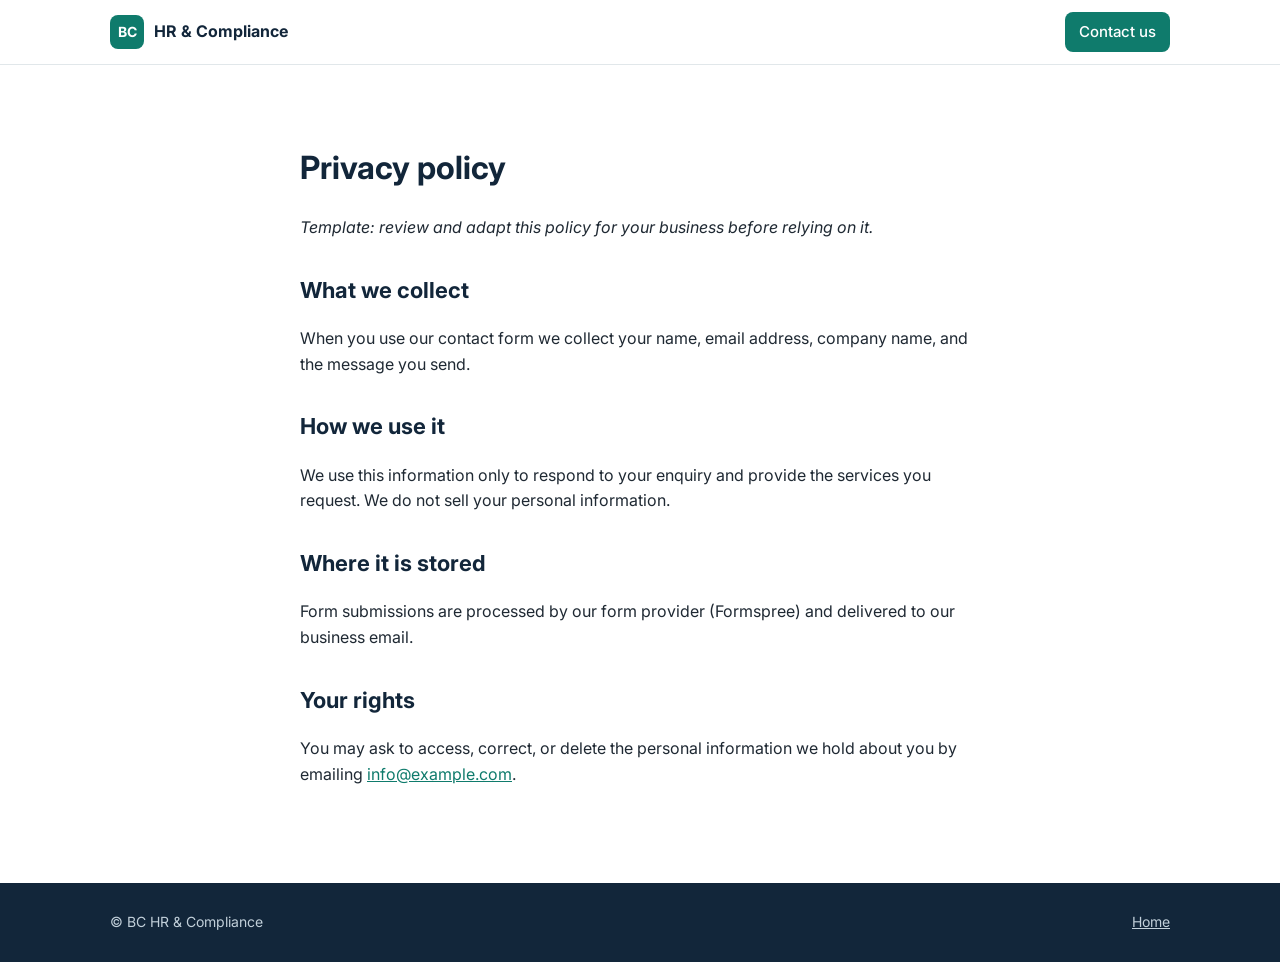
==== privacy.html @ 8edd425d "Initial BC HR & Compliance website Co-Authored-By: Claude Opus 5.5 <noreply@anthropic.com> Claude-Se" ====
<!doctype html>
<html lang="en">
<head>
  <meta charset="utf-8">
  <meta name="viewport" content="width=device-width, initial-scale=1">
  <title>Privacy Policy · BC HR &amp; Compliance</title>
  <link rel="icon" href="favicon.svg" type="image/svg+xml">
  <link href="https://fonts.googleapis.com/css2?family=Inter:wght@400;500;600;700&display=swap" rel="stylesheet">
  <link rel="stylesheet" href="styles.css">
</head>
<body>
  <header class="nav">
    <div class="wrap nav-inner">
      <a href="index.html" class="brand"><span class="logo">BC</span> HR &amp; Compliance</a>
      <nav><a href="index.html#contact" class="btn btn-sm">Contact us</a></nav>
    </div>
  </header>
  <main class="legal">
    <div class="wrap narrow">
      <h1>Privacy policy</h1>
      <p><em>Template: review and adapt this policy for your business before relying on it.</em></p>
      <h2>What we collect</h2>
      <p>When you use our contact form we collect your name, email address, company name, and the message you send.</p>
      <h2>How we use it</h2>
      <p>We use this information only to respond to your enquiry and provide the services you request. We do not sell your personal information.</p>
      <h2>Where it is stored</h2>
      <p>Form submissions are processed by our form provider (Formspree) and delivered to our business email.</p>
      <h2>Your rights</h2>
      <p>You may ask to access, correct, or delete the personal information we hold about you by emailing <a href="mailto:info@example.com">info@example.com</a>.</p>
    </div>
  </main>
  <footer class="footer">
    <div class="wrap footer-inner"><span>© BC HR &amp; Compliance</span><a href="index.html">Home</a></div>
  </footer>
</body>
</html>
---- styles.css ----
:root {
  --navy: #12263a;
  --teal: #0f7b6c;
  --teal-dark: #0b5e53;
  --ink: #1f2933;
  --muted: #52606d;
  --bg: #ffffff;
  --bg-alt: #f4f7f6;
  --line: #e1e7ea;
  --radius: 12px;
}

* { box-sizing: border-box; }
html { scroll-behavior: smooth; }
body {
  margin: 0;
  font-family: Inter, system-ui, -apple-system, Segoe UI, Roboto, sans-serif;
  color: var(--ink);
  background: var(--bg);
  line-height: 1.6;
}
a { color: var(--teal); }
.wrap { max-width: 1100px; margin: 0 auto; padding: 0 20px; }
.narrow { max-width: 720px; }

/* Nav */
.nav { position: sticky; top: 0; z-index: 10; background: rgba(255,255,255,.95); border-bottom: 1px solid var(--line); backdrop-filter: blur(6px); }
.nav-inner { display: flex; align-items: center; justify-content: space-between; height: 64px; gap: 16px; }
.brand { display: flex; align-items: center; gap: 10px; font-weight: 700; color: var(--navy); text-decoration: none; white-space: nowrap; }
.logo { display: inline-grid; place-items: center; width: 34px; height: 34px; border-radius: 8px; background: var(--teal); color: #fff; font-size: 14px; }
.nav nav { display: flex; align-items: center; gap: 22px; }
.nav nav a { color: var(--ink); text-decoration: none; font-weight: 500; font-size: 15px; }
.nav nav a.btn { color: #fff; }

/* Buttons */
.btn { display: inline-block; background: var(--teal); color: #fff; padding: 12px 22px; border-radius: 8px; border: 0; font: inherit; font-weight: 600; text-decoration: none; cursor: pointer; }
.btn:hover { background: var(--teal-dark); }
.btn-sm { padding: 8px 14px; }
.btn-ghost { background: transparent; color: #fff; border: 1px solid rgba(255,255,255,.5); }
.btn-ghost:hover { background: rgba(255,255,255,.1); }

/* Hero */
.hero { background: linear-gradient(135deg, var(--navy), #1c3f5a); color: #fff; padding: 96px 0 104px; }
.eyebrow { text-transform: uppercase; letter-spacing: .08em; font-size: 13px; color: #9fd8cf; margin: 0 0 12px; }
.hero h1 { font-size: clamp(32px, 5vw, 52px); line-height: 1.15; margin: 0 0 20px; max-width: 760px; }
.lead { font-size: 19px; color: #d6e2ea; max-width: 640px; margin: 0 0 32px; }
.cta-row { display: flex; gap: 12px; flex-wrap: wrap; }

/* Sections */
.section { padding: 80px 0; }
.section.alt { background: var(--bg-alt); }
.section h2 { font-size: 32px; color: var(--navy); margin: 0 0 8px; }
.section-lead { color: var(--muted); margin: 0 0 36px; }

.grid { display: grid; grid-template-columns: repeat(auto-fit, minmax(280px, 1fr)); gap: 20px; }
.card { background: #fff; border: 1px solid var(--line); border-radius: var(--radius); padding: 26px; }
.card h3 { margin: 0 0 8px; color: var(--navy); font-size: 19px; }
.card p { margin: 0; color: var(--muted); }

.steps { list-style: none; counter-reset: s; padding: 0; margin: 32px 0 0; display: grid; grid-template-columns: repeat(auto-fit, minmax(220px, 1fr)); gap: 20px; }
.steps li { counter-increment: s; background: #fff; border-radius: var(--radius); padding: 24px; border: 1px solid var(--line); }
.steps li::before { content: counter(s); display: inline-grid; place-items: center; width: 32px; height: 32px; border-radius: 50%; background: var(--teal); color: #fff; font-weight: 700; margin-bottom: 12px; }
.steps strong { display: block; color: var(--navy); margin-bottom: 4px; }
.steps span { color: var(--muted); }

details { border-bottom: 1px solid var(--line); padding: 18px 0; }
summary { cursor: pointer; font-weight: 600; color: var(--navy); }
details p { color: var(--muted); margin: 10px 0 0; }

/* Form */
.contact { display: grid; gap: 16px; }
.contact label { display: grid; gap: 6px; font-weight: 500; font-size: 15px; }
.contact input, .contact textarea { font: inherit; padding: 12px 14px; border: 1px solid #cbd2d9; border-radius: 8px; background: #fff; }
.contact input:focus, .contact textarea:focus { outline: 2px solid var(--teal); border-color: transparent; }
.contact .btn { justify-self: start; }
.small { font-size: 14px; color: var(--muted); }

/* Footer */
.footer { background: var(--navy); color: #c2d0da; padding: 28px 0; font-size: 14px; }
.footer-inner { display: flex; justify-content: space-between; flex-wrap: wrap; gap: 12px; }
.footer a { color: #c2d0da; }

/* Legal page */
.legal { padding: 56px 0 80px; }
.legal h1 { color: var(--navy); }
.legal h2 { color: var(--navy); font-size: 22px; margin-top: 32px; }

@media (max-width: 720px) {
  .nav nav a:not(.btn) { display: none; }
  .hero { padding: 64px 0 72px; }
  .section { padding: 56px 0; }
}
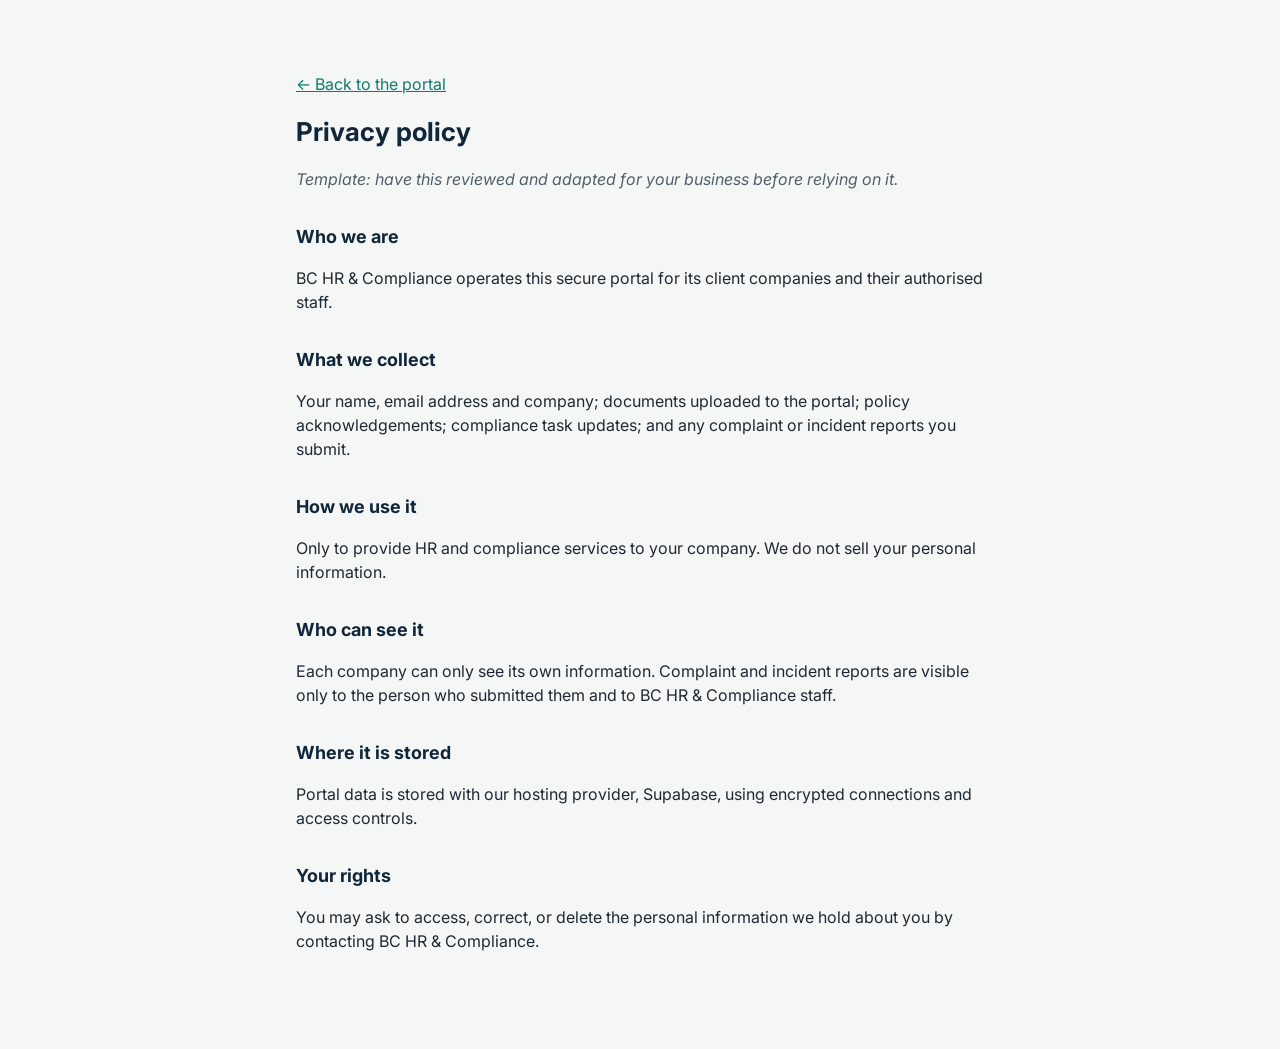
==== commit cc7f8e72: "Turn the site into a client portal with Supabase logins Adds sign-in, documents, policy sign-off, co" ====
--- a/privacy.html
+++ b/privacy.html
@@ -9,28 +9,22 @@
   <link rel="stylesheet" href="styles.css">
 </head>
 <body>
-  <header class="nav">
-    <div class="wrap nav-inner">
-      <a href="index.html" class="brand"><span class="logo">BC</span> HR &amp; Compliance</a>
-      <nav><a href="index.html#contact" class="btn btn-sm">Contact us</a></nav>
-    </div>
-  </header>
   <main class="legal">
-    <div class="wrap narrow">
-      <h1>Privacy policy</h1>
-      <p><em>Template: review and adapt this policy for your business before relying on it.</em></p>
-      <h2>What we collect</h2>
-      <p>When you use our contact form we collect your name, email address, company name, and the message you send.</p>
-      <h2>How we use it</h2>
-      <p>We use this information only to respond to your enquiry and provide the services you request. We do not sell your personal information.</p>
-      <h2>Where it is stored</h2>
-      <p>Form submissions are processed by our form provider (Formspree) and delivered to our business email.</p>
-      <h2>Your rights</h2>
-      <p>You may ask to access, correct, or delete the personal information we hold about you by emailing <a href="mailto:info@example.com">info@example.com</a>.</p>
-    </div>
+    <p><a href="index.html">← Back to the portal</a></p>
+    <h1>Privacy policy</h1>
+    <p class="muted"><em>Template: have this reviewed and adapted for your business before relying on it.</em></p>
+    <h2>Who we are</h2>
+    <p>BC HR &amp; Compliance operates this secure portal for its client companies and their authorised staff.</p>
+    <h2>What we collect</h2>
+    <p>Your name, email address and company; documents uploaded to the portal; policy acknowledgements; compliance task updates; and any complaint or incident reports you submit.</p>
+    <h2>How we use it</h2>
+    <p>Only to provide HR and compliance services to your company. We do not sell your personal information.</p>
+    <h2>Who can see it</h2>
+    <p>Each company can only see its own information. Complaint and incident reports are visible only to the person who submitted them and to BC HR &amp; Compliance staff.</p>
+    <h2>Where it is stored</h2>
+    <p>Portal data is stored with our hosting provider, Supabase, using encrypted connections and access controls.</p>
+    <h2>Your rights</h2>
+    <p>You may ask to access, correct, or delete the personal information we hold about you by contacting BC HR &amp; Compliance.</p>
   </main>
-  <footer class="footer">
-    <div class="wrap footer-inner"><span>© BC HR &amp; Compliance</span><a href="index.html">Home</a></div>
-  </footer>
 </body>
 </html>
--- a/styles.css
+++ b/styles.css
@@ -4,89 +4,154 @@
   --teal-dark: #0b5e53;
   --ink: #1f2933;
   --muted: #52606d;
-  --bg: #ffffff;
-  --bg-alt: #f4f7f6;
+  --bg: #f4f7f6;
+  --card: #ffffff;
   --line: #e1e7ea;
+  --danger: #b42318;
+  --danger-bg: #fdecea;
+  --warn: #9a5b00;
+  --warn-bg: #fff4e0;
+  --ok: #0b6b3a;
+  --ok-bg: #e5f6ec;
+  --info: #1d4f91;
+  --info-bg: #e7f0fb;
   --radius: 12px;
 }
 
 * { box-sizing: border-box; }
-html { scroll-behavior: smooth; }
 body {
   margin: 0;
   font-family: Inter, system-ui, -apple-system, Segoe UI, Roboto, sans-serif;
   color: var(--ink);
   background: var(--bg);
-  line-height: 1.6;
+  line-height: 1.5;
 }
 a { color: var(--teal); }
-.wrap { max-width: 1100px; margin: 0 auto; padding: 0 20px; }
-.narrow { max-width: 720px; }
+h1, h2 { color: var(--navy); }
+h1 { font-size: 26px; margin: 0 0 4px; }
+h2 { font-size: 18px; margin: 0 0 14px; }
+code { background: var(--bg); padding: 1px 6px; border-radius: 4px; }
+.muted { color: var(--muted); }
+.small { font-size: 13px; }
+.loading { padding: 40px; text-align: center; color: var(--muted); }
 
-/* Nav */
-.nav { position: sticky; top: 0; z-index: 10; background: rgba(255,255,255,.95); border-bottom: 1px solid var(--line); backdrop-filter: blur(6px); }
-.nav-inner { display: flex; align-items: center; justify-content: space-between; height: 64px; gap: 16px; }
-.brand { display: flex; align-items: center; gap: 10px; font-weight: 700; color: var(--navy); text-decoration: none; white-space: nowrap; }
-.logo { display: inline-grid; place-items: center; width: 34px; height: 34px; border-radius: 8px; background: var(--teal); color: #fff; font-size: 14px; }
-.nav nav { display: flex; align-items: center; gap: 22px; }
-.nav nav a { color: var(--ink); text-decoration: none; font-weight: 500; font-size: 15px; }
-.nav nav a.btn { color: #fff; }
+/* Brand */
+.brand { display: flex; align-items: center; gap: 10px; font-weight: 700; color: var(--navy); }
+.logo { display: inline-grid; place-items: center; width: 34px; height: 34px; border-radius: 8px; background: var(--teal); color: #fff; font-size: 14px; flex: none; }
 
-/* Buttons */
-.btn { display: inline-block; background: var(--teal); color: #fff; padding: 12px 22px; border-radius: 8px; border: 0; font: inherit; font-weight: 600; text-decoration: none; cursor: pointer; }
+/* Buttons and inputs */
+.btn { display: inline-block; background: var(--teal); color: #fff; padding: 10px 18px; border-radius: 8px; border: 0; font: inherit; font-weight: 600; text-decoration: none; cursor: pointer; }
 .btn:hover { background: var(--teal-dark); }
-.btn-sm { padding: 8px 14px; }
-.btn-ghost { background: transparent; color: #fff; border: 1px solid rgba(255,255,255,.5); }
-.btn-ghost:hover { background: rgba(255,255,255,.1); }
+.btn:disabled { opacity: .6; cursor: wait; }
+.btn-sm { padding: 6px 12px; font-size: 14px; }
+.btn-ghost { background: transparent; color: var(--ink); border: 1px solid var(--line); }
+.btn-ghost:hover { background: var(--bg); }
+.btn-danger { background: transparent; color: var(--danger); border: 1px solid #f1c4bf; }
+.btn-danger:hover { background: var(--danger-bg); }
+.link { background: none; border: 0; padding: 0; margin-top: 14px; color: var(--teal); font: inherit; cursor: pointer; text-decoration: underline; }
 
-/* Hero */
-.hero { background: linear-gradient(135deg, var(--navy), #1c3f5a); color: #fff; padding: 96px 0 104px; }
-.eyebrow { text-transform: uppercase; letter-spacing: .08em; font-size: 13px; color: #9fd8cf; margin: 0 0 12px; }
-.hero h1 { font-size: clamp(32px, 5vw, 52px); line-height: 1.15; margin: 0 0 20px; max-width: 760px; }
-.lead { font-size: 19px; color: #d6e2ea; max-width: 640px; margin: 0 0 32px; }
-.cta-row { display: flex; gap: 12px; flex-wrap: wrap; }
+label { display: grid; gap: 6px; font-weight: 500; font-size: 14px; }
+input, select, textarea { font: inherit; padding: 10px 12px; border: 1px solid #cbd2d9; border-radius: 8px; background: #fff; color: var(--ink); width: 100%; }
+input[type="file"] { padding: 8px; }
+input:focus, select:focus, textarea:focus { outline: 2px solid var(--teal); border-color: transparent; }
+td select { width: auto; padding: 6px 10px; font-size: 14px; }
+.stack { display: grid; gap: 14px; }
+.stack .btn { justify-self: start; }
+.row { display: grid; grid-template-columns: repeat(auto-fit, minmax(200px, 1fr)); gap: 14px; }
+.inline-form { display: flex; gap: 12px; align-items: center; }
+.inline-form input { flex: 1; }
+.narrow { max-width: 480px; }
 
-/* Sections */
-.section { padding: 80px 0; }
-.section.alt { background: var(--bg-alt); }
-.section h2 { font-size: 32px; color: var(--navy); margin: 0 0 8px; }
-.section-lead { color: var(--muted); margin: 0 0 36px; }
+/* Login screens */
+.auth { min-height: 100vh; display: grid; place-content: center; padding: 24px 16px; background: linear-gradient(135deg, var(--navy), #1c3f5a); }
+.auth-card { width: min(420px, calc(100vw - 32px)); background: var(--card); border-radius: 16px; padding: 32px; box-shadow: 0 20px 50px rgba(0,0,0,.25); }
+.auth-card .brand { margin-bottom: 24px; }
+.auth-card h1 { font-size: 22px; }
+.auth-card form { margin-top: 20px; }
+.auth-card .btn { width: 100%; }
+.auth-foot { text-align: center; color: #c2d0da; font-size: 13px; }
+.auth-foot a { color: #c2d0da; }
 
-.grid { display: grid; grid-template-columns: repeat(auto-fit, minmax(280px, 1fr)); gap: 20px; }
-.card { background: #fff; border: 1px solid var(--line); border-radius: var(--radius); padding: 26px; }
-.card h3 { margin: 0 0 8px; color: var(--navy); font-size: 19px; }
-.card p { margin: 0; color: var(--muted); }
+/* App shell */
+.shell { display: grid; grid-template-columns: 240px 1fr; min-height: 100vh; }
+.sidebar { background: var(--navy); color: #fff; padding: 20px 14px; }
+.sidebar .brand { color: #fff; padding: 0 8px 24px; }
+.sidebar nav { display: grid; gap: 2px; }
+.sidebar nav a { color: #c2d0da; text-decoration: none; padding: 9px 12px; border-radius: 8px; font-size: 15px; }
+.sidebar nav a:hover { background: rgba(255,255,255,.07); color: #fff; }
+.sidebar nav a.active { background: var(--teal); color: #fff; }
+.main { min-width: 0; }
+.topbar { display: flex; justify-content: space-between; align-items: center; gap: 16px; padding: 12px 28px; background: var(--card); border-bottom: 1px solid var(--line); }
+.picker { display: flex; align-items: center; gap: 8px; font-weight: 600; }
+.picker select { width: auto; min-width: 200px; padding: 7px 10px; }
+.who { display: flex; align-items: center; gap: 12px; }
+.view { padding: 28px; max-width: 1100px; }
 
-.steps { list-style: none; counter-reset: s; padding: 0; margin: 32px 0 0; display: grid; grid-template-columns: repeat(auto-fit, minmax(220px, 1fr)); gap: 20px; }
-.steps li { counter-increment: s; background: #fff; border-radius: var(--radius); padding: 24px; border: 1px solid var(--line); }
-.steps li::before { content: counter(s); display: inline-grid; place-items: center; width: 32px; height: 32px; border-radius: 50%; background: var(--teal); color: #fff; font-weight: 700; margin-bottom: 12px; }
-.steps strong { display: block; color: var(--navy); margin-bottom: 4px; }
-.steps span { color: var(--muted); }
+/* Content */
+.page-head { margin-bottom: 20px; }
+.page-head p { margin: 0; }
+.back { display: inline-block; margin-bottom: 12px; text-decoration: none; font-size: 14px; }
+.card { background: var(--card); border: 1px solid var(--line); border-radius: var(--radius); padding: 22px; margin-bottom: 18px; }
+.card.empty { text-align: center; color: var(--muted); }
+.card.error { border-color: #f1c4bf; background: var(--danger-bg); color: var(--danger); }
+details.card > summary { list-style: none; }
+details.card > summary::-webkit-details-marker { display: none; }
+details.card[open] > summary { margin-bottom: 18px; }
+.grid2 { display: grid; grid-template-columns: repeat(auto-fit, minmax(300px, 1fr)); gap: 18px; }
 
-details { border-bottom: 1px solid var(--line); padding: 18px 0; }
-summary { cursor: pointer; font-weight: 600; color: var(--navy); }
-details p { color: var(--muted); margin: 10px 0 0; }
+.stats { display: grid; grid-template-columns: repeat(auto-fit, minmax(160px, 1fr)); gap: 14px; margin-bottom: 18px; }
+.stat { display: grid; gap: 2px; background: var(--card); border: 1px solid var(--line); border-radius: var(--radius); padding: 18px; text-decoration: none; color: var(--ink); }
+.stat:hover { border-color: var(--teal); }
+.stat-value { font-size: 28px; font-weight: 700; color: var(--navy); }
+.stat-label { color: var(--muted); font-size: 14px; }
+.stat.warn .stat-value { color: var(--warn); }
+.stat.danger .stat-value { color: var(--danger); }
 
-/* Form */
-.contact { display: grid; gap: 16px; }
-.contact label { display: grid; gap: 6px; font-weight: 500; font-size: 15px; }
-.contact input, .contact textarea { font: inherit; padding: 12px 14px; border: 1px solid #cbd2d9; border-radius: 8px; background: #fff; }
-.contact input:focus, .contact textarea:focus { outline: 2px solid var(--teal); border-color: transparent; }
-.contact .btn { justify-self: start; }
-.small { font-size: 14px; color: var(--muted); }
+.list { list-style: none; margin: 0; padding: 0; }
+.list li { display: flex; justify-content: space-between; align-items: center; gap: 12px; padding: 12px 0; border-bottom: 1px solid var(--line); }
+.list li:last-child { border-bottom: 0; }
 
-/* Footer */
-.footer { background: var(--navy); color: #c2d0da; padding: 28px 0; font-size: 14px; }
-.footer-inner { display: flex; justify-content: space-between; flex-wrap: wrap; gap: 12px; }
-.footer a { color: #c2d0da; }
+.table-wrap { overflow-x: auto; }
+table { width: 100%; border-collapse: collapse; font-size: 15px; }
+th { text-align: left; font-size: 13px; color: var(--muted); font-weight: 600; padding: 8px 10px; border-bottom: 1px solid var(--line); }
+td { padding: 12px 10px; border-bottom: 1px solid var(--line); vertical-align: middle; }
+tr:last-child td { border-bottom: 0; }
+tr.clickable { cursor: pointer; }
+tr.clickable:hover td { background: var(--bg); }
+tr.done td strong { text-decoration: line-through; color: var(--muted); }
+td.actions { text-align: right; white-space: nowrap; }
+td.actions .btn + .btn { margin-left: 6px; }
 
-/* Legal page */
-.legal { padding: 56px 0 80px; }
-.legal h1 { color: var(--navy); }
-.legal h2 { color: var(--navy); font-size: 22px; margin-top: 32px; }
+.badge { display: inline-block; padding: 2px 10px; border-radius: 999px; font-size: 13px; font-weight: 600; white-space: nowrap; }
+.badge.ok { background: var(--ok-bg); color: var(--ok); }
+.badge.warn { background: var(--warn-bg); color: var(--warn); }
+.badge.danger { background: var(--danger-bg); color: var(--danger); }
+.badge.info { background: var(--info-bg); color: var(--info); }
+.badge.neutral { background: var(--bg); color: var(--muted); }
 
-@media (max-width: 720px) {
-  .nav nav a:not(.btn) { display: none; }
-  .hero { padding: 64px 0 72px; }
-  .section { padding: 56px 0; }
+.policy-body { white-space: pre-wrap; line-height: 1.7; }
+.ack { display: grid; gap: 12px; justify-items: start; }
+.ack p { margin: 0; }
+.meta { display: grid; grid-template-columns: max-content 1fr; gap: 6px 18px; margin: 0 0 18px; }
+.meta dt { color: var(--muted); }
+.meta dd { margin: 0; }
+
+#toast { position: fixed; left: 50%; bottom: 24px; transform: translate(-50%, 20px); opacity: 0; pointer-events: none; transition: .2s; background: var(--navy); color: #fff; padding: 12px 20px; border-radius: 10px; max-width: calc(100vw - 32px); box-shadow: 0 8px 24px rgba(0,0,0,.2); z-index: 50; }
+#toast.show { opacity: 1; transform: translate(-50%, 0); }
+#toast.error { background: var(--danger); }
+
+/* Privacy page */
+.legal { padding: 56px 16px 80px; max-width: 720px; margin: 0 auto; }
+.legal h2 { margin-top: 32px; }
+
+@media (max-width: 800px) {
+  .shell { grid-template-columns: minmax(0, 1fr); }
+  .sidebar { padding: 12px 16px; min-width: 0; }
+  .sidebar .brand { padding: 0 0 10px; }
+  .sidebar nav { display: flex; overflow-x: auto; gap: 4px; }
+  .sidebar nav a { white-space: nowrap; padding: 7px 10px; font-size: 14px; }
+  .topbar { padding: 10px 16px; flex-wrap: wrap; }
+  .picker select { min-width: 0; }
+  .view { padding: 20px 16px; }
+  .inline-form { flex-direction: column; align-items: stretch; }
 }
